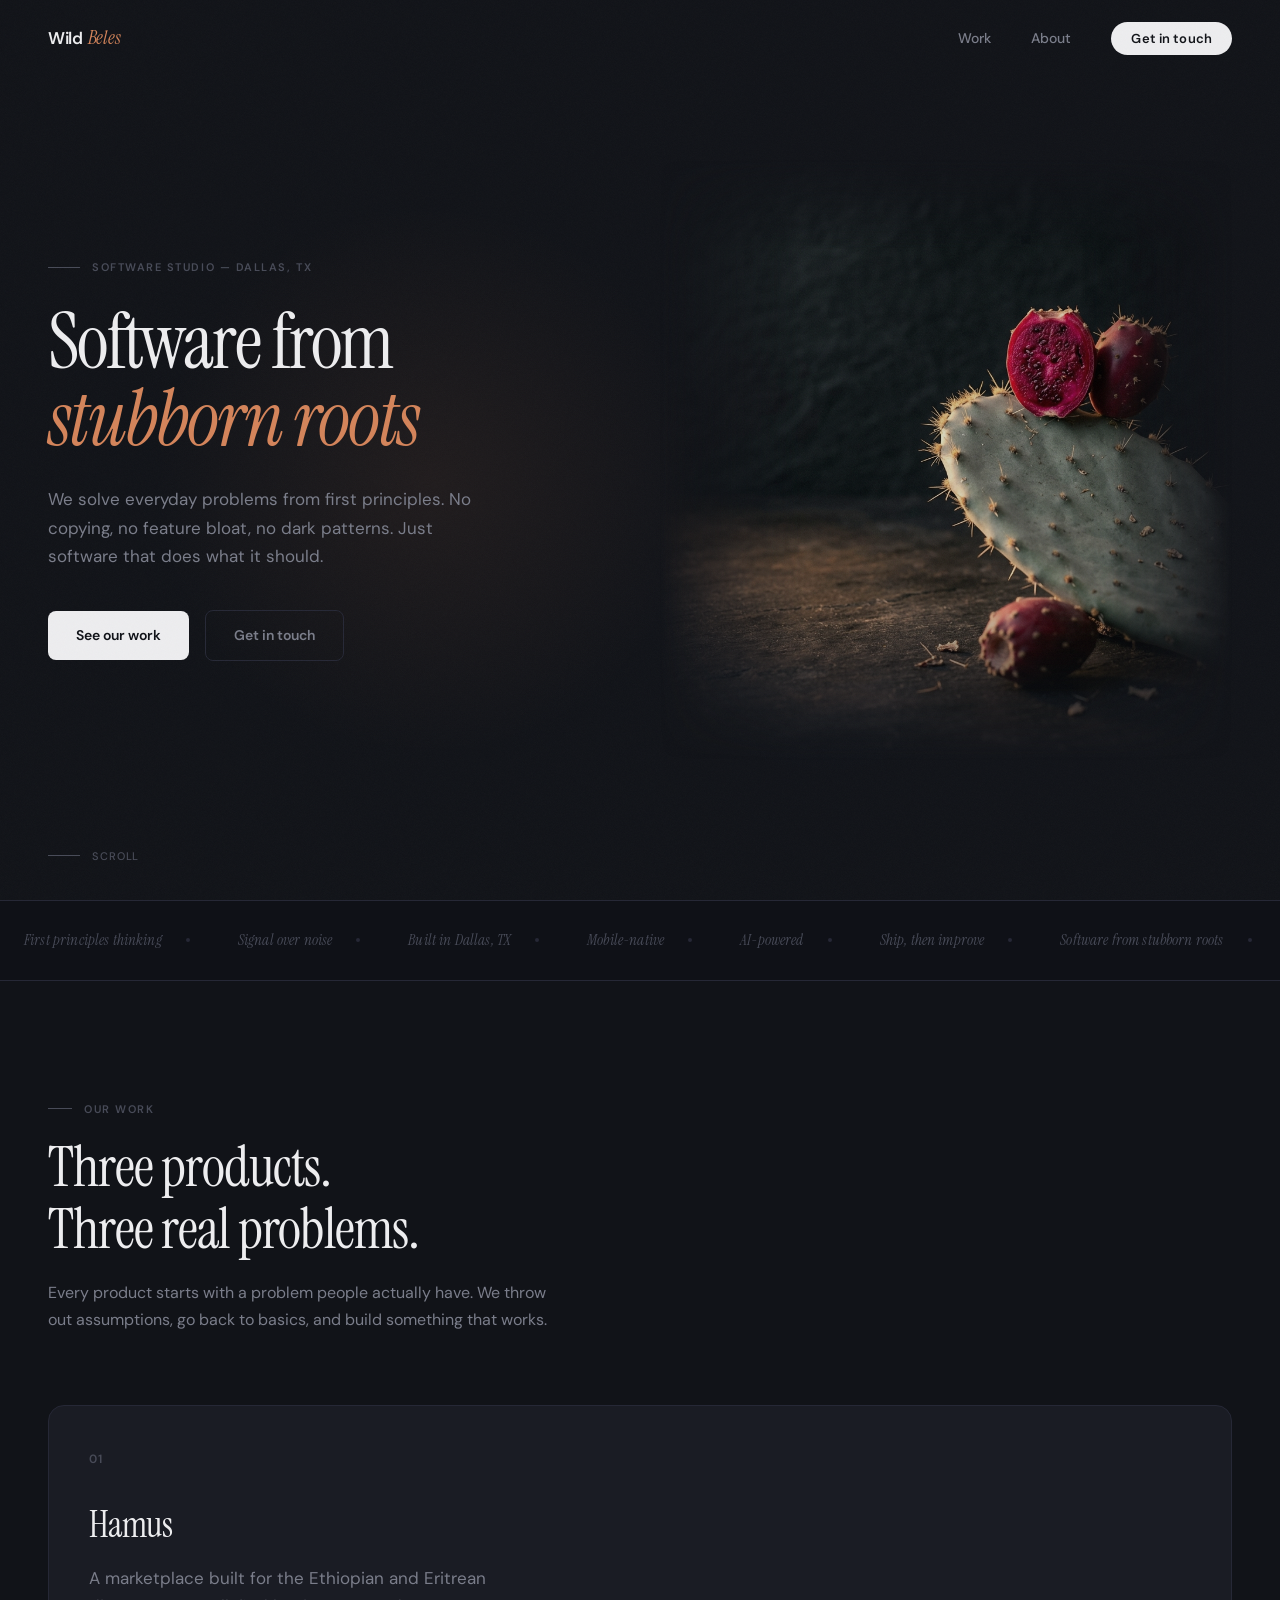
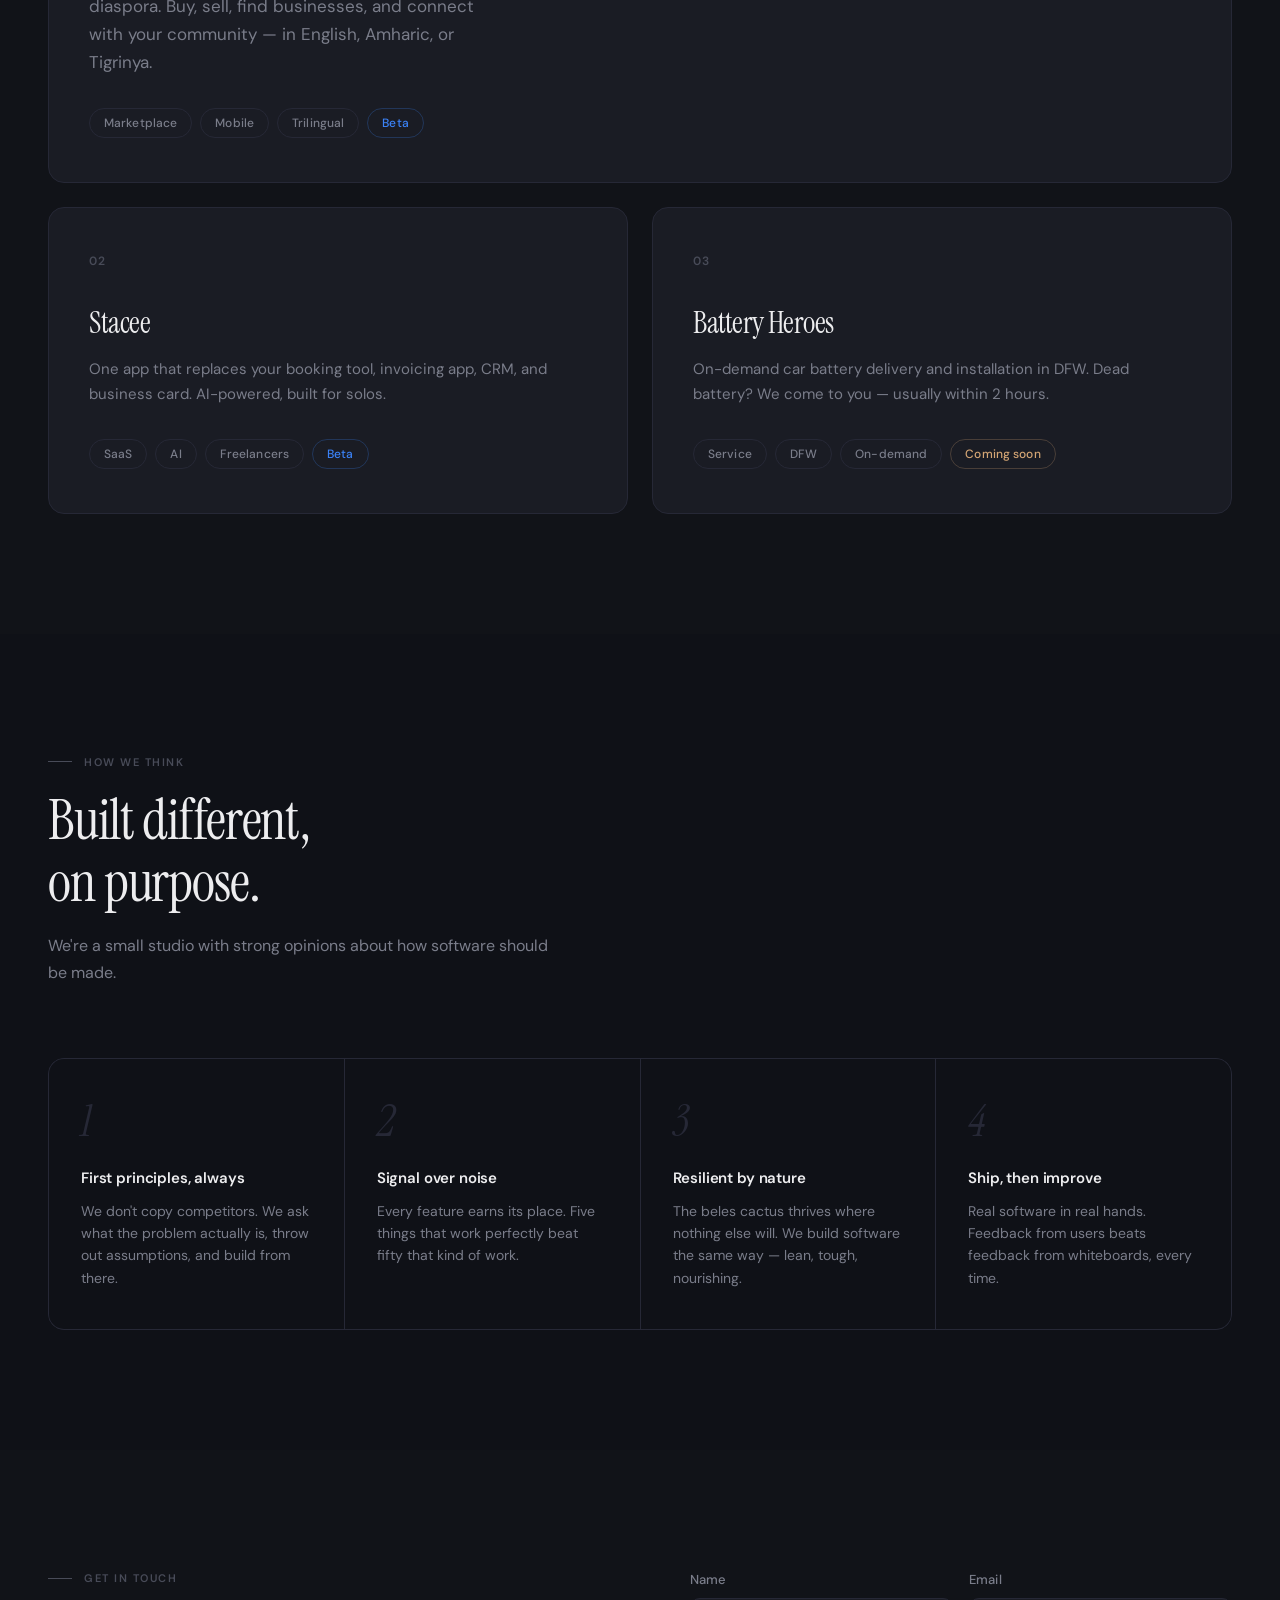
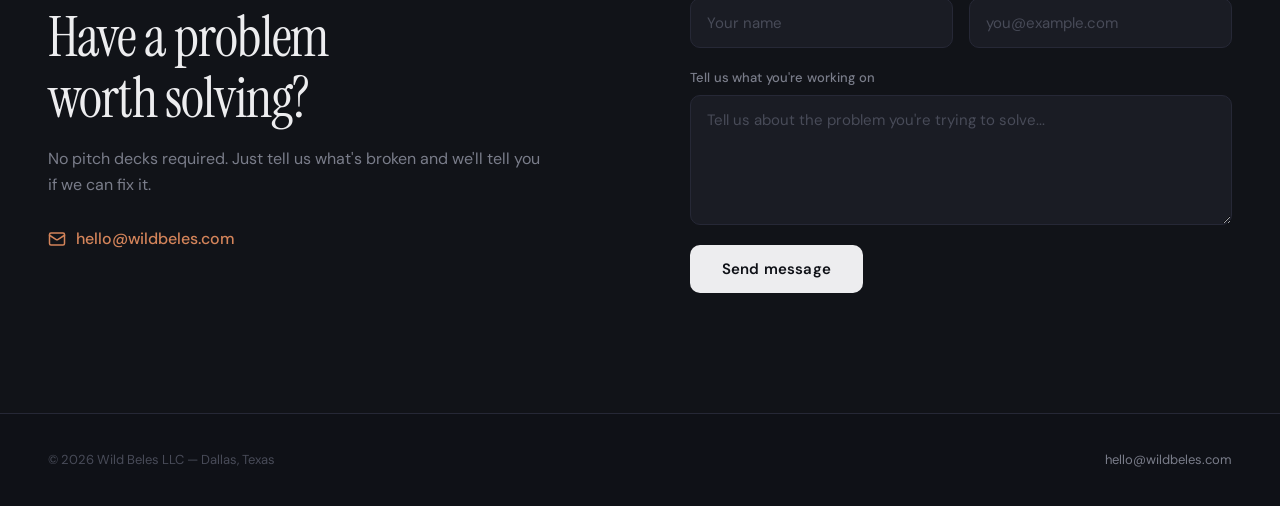
==== index.html @ fc293d63 "Initial wildbeles.com landing page Single-page site for Wild Beles LLC — software studio landing pag" ====
<!DOCTYPE html>
<html lang="en">
<head>
  <meta charset="UTF-8">
  <meta name="viewport" content="width=device-width, initial-scale=1.0">

  <!-- Primary SEO -->
  <title>Wild Beles — Software Studio in Dallas, TX | First Principles Software Development</title>
  <meta name="description" content="Wild Beles is a Dallas-based software studio that builds products from first principles. Creators of Hamus (diaspora marketplace), Stacee (freelancer toolkit), and Battery Heroes (on-demand car battery service in DFW).">
  <meta name="keywords" content="software studio Dallas, software development Texas, Wild Beles, Hamus marketplace, Stacee freelancer app, Battery Heroes DFW, first principles software, mobile app development Dallas, SaaS development">
  <link rel="canonical" href="https://wildbeles.com">
  <meta name="robots" content="index, follow, max-image-preview:large, max-snippet:-1, max-video-preview:-1">
  <meta name="author" content="Wild Beles LLC">
  <meta name="geo.region" content="US-TX">
  <meta name="geo.placename" content="Dallas">

  <!-- Open Graph -->
  <meta property="og:title" content="Wild Beles — Software from stubborn roots">
  <meta property="og:description" content="A Dallas-based software studio that solves everyday problems from first principles. Creators of Hamus, Stacee, and Battery Heroes.">
  <meta property="og:type" content="website">
  <meta property="og:url" content="https://wildbeles.com">
  <meta property="og:image" content="https://wildbeles.com/og-image.png">
  <meta property="og:image:width" content="1200">
  <meta property="og:image:height" content="630">
  <meta property="og:image:alt" content="Wild Beles — Software from stubborn roots. A prickly pear cactus with vibrant fruit on a dark background.">
  <meta property="og:site_name" content="Wild Beles">
  <meta property="og:locale" content="en_US">

  <!-- Twitter / X -->
  <meta name="twitter:card" content="summary_large_image">
  <meta name="twitter:title" content="Wild Beles — Software from stubborn roots">
  <meta name="twitter:description" content="A Dallas-based software studio that solves everyday problems from first principles.">
  <meta name="twitter:image" content="https://wildbeles.com/og-image.png">
  <meta name="twitter:image:alt" content="Wild Beles — Software from stubborn roots">
  <meta name="twitter:site" content="@wildbeles">

  <!-- Favicon — text-based "wb" mark -->
  <link rel="icon" type="image/svg+xml" href="data:image/svg+xml,%3Csvg xmlns='http://www.w3.org/2000/svg' viewBox='0 0 32 32'%3E%3Crect width='32' height='32' rx='6' fill='%230F1117'/%3E%3Ctext x='4' y='22' font-family='Georgia,serif' font-size='16' font-style='italic' fill='%23D4845A'%3Ewb%3C/text%3E%3C/svg%3E">
  <link rel="apple-touch-icon" href="/og-image.png">

  <!-- Structured Data — Organization -->
  <script type="application/ld+json">
  {
    "@context": "https://schema.org",
    "@type": "Organization",
    "name": "Wild Beles",
    "legalName": "Wild Beles LLC",
    "url": "https://wildbeles.com",
    "logo": "https://wildbeles.com/og-image.png",
    "description": "A software studio that builds products from first principles. Based in Dallas, TX.",
    "foundingDate": "2025",
    "address": {
      "@type": "PostalAddress",
      "addressLocality": "Dallas",
      "addressRegion": "TX",
      "addressCountry": "US"
    },
    "contactPoint": {
      "@type": "ContactPoint",
      "email": "hello@wildbeles.com",
      "contactType": "customer service"
    },
    "sameAs": [
      "https://twitter.com/wildbeles",
      "https://instagram.com/wildbeles",
      "https://linkedin.com/company/wildbeles",
      "https://tiktok.com/@wildbeles"
    ]
  }
  </script>

  <!-- Structured Data — WebSite (enables sitelinks search) -->
  <script type="application/ld+json">
  {
    "@context": "https://schema.org",
    "@type": "WebSite",
    "name": "Wild Beles",
    "url": "https://wildbeles.com"
  }
  </script>

  <!-- Structured Data — Products -->
  <script type="application/ld+json">
  [
    {
      "@context": "https://schema.org",
      "@type": "SoftwareApplication",
      "name": "Hamus",
      "applicationCategory": "MarketplaceApplication",
      "operatingSystem": "iOS, Android",
      "description": "A marketplace built for the Ethiopian and Eritrean diaspora. Buy, sell, find businesses, and connect with your community in English, Amharic, or Tigrinya.",
      "offers": { "@type": "Offer", "price": "0", "priceCurrency": "USD" },
      "creator": { "@type": "Organization", "name": "Wild Beles" }
    },
    {
      "@context": "https://schema.org",
      "@type": "SoftwareApplication",
      "name": "Stacee",
      "applicationCategory": "BusinessApplication",
      "operatingSystem": "Web",
      "description": "All-in-one AI-powered tool for freelancers. Booking, invoicing, CRM, and digital business card in a single app.",
      "offers": { "@type": "Offer", "price": "0", "priceCurrency": "USD" },
      "creator": { "@type": "Organization", "name": "Wild Beles" }
    },
    {
      "@context": "https://schema.org",
      "@type": "Service",
      "name": "Battery Heroes",
      "description": "On-demand car battery delivery and installation in the Dallas-Fort Worth Metroplex. Dead battery? We come to you — usually within 2 hours.",
      "areaServed": {
        "@type": "Place",
        "name": "Dallas-Fort Worth Metroplex"
      },
      "provider": { "@type": "Organization", "name": "Wild Beles" }
    }
  ]
  </script>

  <link rel="preconnect" href="https://fonts.googleapis.com">
  <link rel="preconnect" href="https://fonts.gstatic.com" crossorigin>
  <link href="https://fonts.googleapis.com/css2?family=Instrument+Serif:ital@0;1&family=DM+Sans:ital,opsz,wght@0,9..40,400;0,9..40,500;0,9..40,600;1,9..40,400&display=swap" rel="stylesheet">

  <style>
    *, *::before, *::after {
      margin: 0;
      padding: 0;
      box-sizing: border-box;
    }

    :root {
      --obsidian: #0F1117;
      --deep-charcoal: #111318;
      --elevated: #1A1C24;
      --elevated-2: #22242E;
      --border-dark: #262836;
      --warm-gray: #7A7D8A;
      --muted: #484B58;
      --soft-white: #EDEDEF;
      --signal-blue: #3B82F6;
      --signal-blue-bright: #60A5FA;
      --signal-blue-glow: rgba(59, 130, 246, 0.15);
      --success: #22C55E;
      --terracotta: #D4845A;
      --terracotta-dim: rgba(212, 132, 90, 0.12);
      --sand: #D4A574;
      --serif: 'Instrument Serif', Georgia, serif;
      --sans: 'DM Sans', -apple-system, BlinkMacSystemFont, 'Segoe UI', sans-serif;
    }

    html {
      scroll-behavior: smooth;
      font-size: 16px;
      overflow-x: hidden;
    }

    body {
      font-family: var(--sans);
      background: var(--deep-charcoal);
      color: var(--soft-white);
      line-height: 1.5;
      -webkit-font-smoothing: antialiased;
      -moz-osx-font-smoothing: grayscale;
      cursor: default;
    }

    /* Film grain */
    .grain {
      position: fixed;
      inset: 0;
      z-index: 200;
      pointer-events: none;
      opacity: 0.03;
      background-image: url("data:image/svg+xml,%3Csvg viewBox='0 0 512 512' xmlns='http://www.w3.org/2000/svg'%3E%3Cfilter id='n'%3E%3CfeTurbulence type='fractalNoise' baseFrequency='0.75' numOctaves='4' stitchTiles='stitch'/%3E%3C/filter%3E%3Crect width='100%25' height='100%25' filter='url(%23n)'/%3E%3C/svg%3E");
      background-size: 256px;
    }

    a {
      color: inherit;
      text-decoration: none;
    }

    /* ==================== CUSTOM CURSOR (desktop) ==================== */

    .cursor-dot {
      width: 8px;
      height: 8px;
      background: var(--terracotta);
      border-radius: 50%;
      position: fixed;
      pointer-events: none;
      z-index: 300;
      mix-blend-mode: difference;
      transition: transform 0.15s ease, opacity 0.3s ease;
      opacity: 0;
    }

    .cursor-dot.visible { opacity: 1; }
    .cursor-dot.hovering { transform: scale(4); }

    /* ==================== NAV ==================== */

    nav {
      position: fixed;
      top: 0;
      left: 0;
      right: 0;
      z-index: 100;
      padding: 24px 48px;
      display: flex;
      justify-content: space-between;
      align-items: center;
      transition: background 0.4s ease, padding 0.4s ease;
    }

    nav.scrolled {
      background: rgba(17, 19, 24, 0.9);
      backdrop-filter: blur(24px);
      -webkit-backdrop-filter: blur(24px);
      padding: 16px 48px;
    }

    .nav-logo {
      display: inline-flex;
      align-items: baseline;
      gap: 5px;
      position: relative;
    }

    .nav-logo .logo-wild {
      font-family: var(--sans);
      font-size: 17px;
      font-weight: 600;
      letter-spacing: -0.02em;
      color: var(--soft-white);
    }

    .nav-logo .logo-beles {
      font-family: var(--serif);
      font-size: 19px;
      font-style: italic;
      letter-spacing: -0.01em;
      color: var(--terracotta);
    }

    .nav-links {
      display: flex;
      gap: 40px;
      align-items: center;
      list-style: none;
    }

    .nav-links a {
      font-size: 14px;
      font-weight: 500;
      color: var(--warm-gray);
      transition: color 0.25s ease;
      letter-spacing: 0.005em;
      position: relative;
    }

    .nav-links a::after {
      content: '';
      position: absolute;
      bottom: -4px;
      left: 0;
      width: 0;
      height: 1px;
      background: var(--soft-white);
      transition: width 0.3s ease;
    }

    .nav-links a:hover {
      color: var(--soft-white);
    }

    .nav-links a:hover::after {
      width: 100%;
    }

    .nav-links .nav-cta {
      color: var(--deep-charcoal);
      background: var(--soft-white);
      padding: 8px 20px;
      border-radius: 100px;
      font-weight: 600;
      font-size: 13px;
      letter-spacing: 0.01em;
      transition: background 0.25s ease, transform 0.2s ease;
    }

    .nav-links .nav-cta::after { display: none; }

    .nav-links .nav-cta:hover {
      background: white;
      color: var(--obsidian);
      transform: translateY(-1px);
    }

    /* Mobile toggle */
    .nav-toggle {
      display: none;
      background: none;
      border: none;
      cursor: pointer;
      padding: 8px;
      z-index: 101;
    }

    .nav-toggle span {
      display: block;
      width: 24px;
      height: 2px;
      background: var(--soft-white);
      margin: 6px 0;
      transition: transform 0.3s ease, opacity 0.3s ease;
      border-radius: 1px;
    }

    .nav-toggle.active span:nth-child(1) { transform: rotate(45deg) translate(5.5px, 5.5px); }
    .nav-toggle.active span:nth-child(2) { opacity: 0; }
    .nav-toggle.active span:nth-child(3) { transform: rotate(-45deg) translate(5.5px, -5.5px); }

    /* ==================== HERO ==================== */

    .hero {
      min-height: 100vh;
      display: grid;
      grid-template-columns: 1fr 1fr;
      align-items: center;
      position: relative;
      padding: 100px 48px 80px;
      overflow: hidden;
      gap: 40px;
    }

    .hero-bg {
      position: absolute;
      inset: 0;
      pointer-events: none;
    }

    .hero-bg-glow-1 {
      position: absolute;
      width: 600px;
      height: 600px;
      border-radius: 50%;
      background: radial-gradient(circle, rgba(212, 132, 90, 0.08) 0%, transparent 65%);
      top: 20%;
      left: 10%;
      animation: glowDrift1 12s ease-in-out infinite;
    }

    .hero-bg-glow-2 {
      position: absolute;
      width: 400px;
      height: 400px;
      border-radius: 50%;
      background: radial-gradient(circle, rgba(59, 130, 246, 0.04) 0%, transparent 60%);
      bottom: 10%;
      right: 20%;
      animation: glowDrift2 10s ease-in-out infinite;
    }

    .hero-content {
      position: relative;
      z-index: 1;
      max-width: 640px;
    }

    .hero-overline {
      font-size: 11px;
      font-weight: 600;
      letter-spacing: 0.14em;
      text-transform: uppercase;
      color: var(--muted);
      margin-bottom: 28px;
      display: flex;
      align-items: center;
      gap: 12px;
      opacity: 0;
      animation: fadeUp 0.7s ease forwards;
      animation-delay: 0.5s;
    }

    .hero-overline::before {
      content: '';
      width: 32px;
      height: 1px;
      background: var(--muted);
    }

    .hero-title {
      font-family: var(--serif);
      font-size: clamp(52px, 6vw, 88px);
      font-weight: 400;
      line-height: 1.0;
      letter-spacing: -0.025em;
      color: var(--soft-white);
      margin-bottom: 28px;
      opacity: 0;
      animation: fadeUp 0.8s ease forwards;
      animation-delay: 0.65s;
    }

    .hero-title em {
      font-style: italic;
      color: var(--terracotta);
      position: relative;
      display: inline-block;
    }

    .hero-subtitle {
      font-size: 17px;
      font-weight: 400;
      line-height: 1.65;
      color: var(--warm-gray);
      max-width: 440px;
      opacity: 0;
      animation: fadeUp 0.7s ease forwards;
      animation-delay: 0.85s;
    }

    .hero-cta {
      margin-top: 40px;
      display: flex;
      gap: 16px;
      align-items: center;
      opacity: 0;
      animation: fadeUp 0.7s ease forwards;
      animation-delay: 1.0s;
    }

    .hero-cta a {
      font-size: 14px;
      font-weight: 600;
      padding: 14px 28px;
      border-radius: 8px;
      transition: all 0.25s ease;
    }

    .hero-cta-primary {
      background: var(--soft-white);
      color: var(--obsidian);
    }

    .hero-cta-primary:hover {
      background: white;
      transform: translateY(-2px);
      box-shadow: 0 8px 32px rgba(237, 237, 239, 0.15);
    }

    .hero-cta-secondary {
      color: var(--warm-gray);
      border: 1px solid var(--border-dark);
    }

    .hero-cta-secondary:hover {
      color: var(--soft-white);
      border-color: var(--muted);
    }

    /* Hero right — Beles illustration */
    .hero-visual {
      position: relative;
      z-index: 1;
      display: flex;
      align-items: center;
      justify-content: center;
      opacity: 0;
      animation: fadeIn 1.2s ease forwards;
      animation-delay: 0.8s;
    }

    .beles-photo {
      width: 100%;
      max-width: 580px;
      height: 600px;
      object-fit: cover;
      object-position: center;
      border-radius: 0;
      filter: brightness(0.85) saturate(0.8);
      mask-image:
        linear-gradient(to right, transparent 0%, black 25%, black 75%, transparent 100%),
        linear-gradient(to bottom, transparent 0%, black 15%, black 75%, transparent 100%);
      mask-composite: intersect;
      -webkit-mask-image:
        linear-gradient(to right, transparent 0%, black 25%, black 75%, transparent 100%),
        linear-gradient(to bottom, transparent 0%, black 15%, black 75%, transparent 100%);
      -webkit-mask-composite: source-in;
    }

    .hero-scroll-hint {
      position: absolute;
      bottom: 36px;
      left: 48px;
      display: flex;
      align-items: center;
      gap: 12px;
      color: var(--muted);
      font-size: 11px;
      font-weight: 500;
      letter-spacing: 0.08em;
      text-transform: uppercase;
      opacity: 0;
      animation: fadeIn 0.8s ease forwards;
      animation-delay: 1.4s;
    }

    .scroll-line {
      width: 32px;
      height: 1px;
      background: var(--muted);
      position: relative;
      overflow: hidden;
    }

    .scroll-line::after {
      content: '';
      position: absolute;
      top: 0;
      left: -100%;
      width: 100%;
      height: 100%;
      background: var(--soft-white);
      animation: scrollSlide 2.5s ease-in-out infinite;
    }

    /* ==================== MARQUEE ==================== */

    .marquee-wrapper {
      overflow: hidden;
      padding: 28px 0;
      border-top: 1px solid var(--border-dark);
      border-bottom: 1px solid var(--border-dark);
      background: var(--obsidian);
    }

    .marquee {
      display: flex;
      width: max-content;
      animation: marquee 30s linear infinite;
    }

    .marquee-item {
      display: flex;
      align-items: center;
      gap: 24px;
      padding: 0 24px;
      white-space: nowrap;
    }

    .marquee-text {
      font-family: var(--serif);
      font-size: 15px;
      font-style: italic;
      color: var(--muted);
      letter-spacing: 0.01em;
    }

    .marquee-dot {
      width: 4px;
      height: 4px;
      border-radius: 50%;
      background: var(--border-dark);
      flex-shrink: 0;
    }

    /* ==================== SECTION SHARED ==================== */

    section {
      padding: 120px 48px;
      position: relative;
    }

    .section-label {
      font-size: 11px;
      font-weight: 600;
      letter-spacing: 0.14em;
      text-transform: uppercase;
      color: var(--muted);
      margin-bottom: 20px;
      display: flex;
      align-items: center;
      gap: 12px;
    }

    .section-label::before {
      content: '';
      width: 24px;
      height: 1px;
      background: var(--muted);
    }

    .section-title {
      font-family: var(--serif);
      font-size: clamp(34px, 4.5vw, 56px);
      font-weight: 400;
      line-height: 1.1;
      letter-spacing: -0.02em;
      margin-bottom: 20px;
    }

    .section-desc {
      font-size: 16px;
      color: var(--warm-gray);
      max-width: 500px;
      line-height: 1.65;
    }

    /* ==================== WORK ==================== */

    .work {
      background: var(--deep-charcoal);
      position: relative;
    }

    .work-header {
      max-width: 1200px;
      margin: 0 auto 72px;
    }

    .work-grid {
      max-width: 1200px;
      margin: 0 auto;
      display: grid;
      grid-template-columns: 1fr 1fr;
      gap: 24px;
    }

    .work-card {
      background: var(--elevated);
      border: 1px solid var(--border-dark);
      border-radius: 16px;
      padding: 44px 40px;
      transition: border-color 0.4s ease, transform 0.4s cubic-bezier(0.2, 0, 0, 1), box-shadow 0.4s ease;
      display: flex;
      flex-direction: column;
      position: relative;
      overflow: hidden;
    }

    .work-card:first-child {
      grid-column: 1 / -1;
      display: grid;
      grid-template-columns: 1fr 1fr;
      gap: 40px;
      align-items: center;
    }

    .work-card:first-child .card-tagline {
      font-size: 17px;
      max-width: 400px;
    }

    .work-card:first-child .card-name {
      font-size: 36px;
    }

    .work-card::before {
      content: '';
      position: absolute;
      inset: 0;
      background: radial-gradient(ellipse at top left, var(--terracotta-dim), transparent 50%);
      opacity: 0;
      transition: opacity 0.5s ease;
      pointer-events: none;
    }

    .work-card:nth-child(2)::before {
      background: radial-gradient(ellipse at top left, var(--signal-blue-glow), transparent 50%);
    }

    .work-card:hover {
      border-color: var(--muted);
      transform: translateY(-4px);
      box-shadow: 0 24px 64px -16px rgba(0, 0, 0, 0.5);
    }

    .work-card:hover::before {
      opacity: 1;
    }

    .work-card:hover .card-arrow {
      transform: translate(3px, -3px);
      opacity: 1;
    }

    .card-top {
      display: flex;
      justify-content: space-between;
      align-items: flex-start;
      margin-bottom: 28px;
    }

    .card-number {
      font-size: 12px;
      font-weight: 600;
      color: var(--muted);
      letter-spacing: 0.06em;
      font-variant-numeric: tabular-nums;
    }

    .card-arrow {
      width: 20px;
      height: 20px;
      color: var(--warm-gray);
      opacity: 0;
      transform: translate(0, 0);
      transition: all 0.3s ease;
    }

    .card-name {
      font-family: var(--serif);
      font-size: 30px;
      font-weight: 400;
      margin-bottom: 12px;
      letter-spacing: -0.015em;
    }

    .card-tagline {
      font-size: 15px;
      color: var(--warm-gray);
      line-height: 1.65;
      margin-bottom: 32px;
      flex-grow: 1;
    }

    .card-tags {
      display: flex;
      flex-wrap: wrap;
      gap: 8px;
    }

    .card-tag {
      font-size: 12px;
      font-weight: 500;
      padding: 5px 14px;
      border-radius: 100px;
      border: 1px solid var(--border-dark);
      color: var(--warm-gray);
      letter-spacing: 0.01em;
      transition: border-color 0.3s ease;
    }

    .card-tag.status-beta {
      border-color: rgba(59, 130, 246, 0.25);
      color: var(--signal-blue);
    }

    .card-tag.status-soon {
      border-color: rgba(212, 165, 116, 0.25);
      color: var(--sand);
    }

    /* ==================== PRINCIPLES ==================== */

    .principles {
      background: var(--obsidian);
    }

    .principles-container {
      max-width: 1200px;
      margin: 0 auto;
    }

    .principles-header {
      margin-bottom: 72px;
      max-width: 560px;
    }

    .principles-grid {
      display: grid;
      grid-template-columns: repeat(4, 1fr);
      gap: 1px;
      background: var(--border-dark);
      border: 1px solid var(--border-dark);
      border-radius: 16px;
      overflow: hidden;
    }

    .principle {
      padding: 40px 32px;
      background: var(--obsidian);
      position: relative;
      transition: background 0.4s ease;
    }

    .principle:hover {
      background: var(--elevated);
    }

    .principle:hover .principle-number {
      color: var(--terracotta);
    }

    .principle-number {
      font-family: var(--serif);
      font-size: 44px;
      font-style: italic;
      color: var(--border-dark);
      line-height: 1;
      margin-bottom: 24px;
      transition: color 0.4s ease;
    }

    .principle-title {
      font-size: 15px;
      font-weight: 600;
      margin-bottom: 10px;
      letter-spacing: -0.01em;
    }

    .principle-desc {
      font-size: 14px;
      color: var(--warm-gray);
      line-height: 1.6;
    }

    /* ==================== CONTACT ==================== */

    .contact {
      background: var(--deep-charcoal);
    }

    .contact-container {
      max-width: 1200px;
      margin: 0 auto;
      display: grid;
      grid-template-columns: 1fr 1fr;
      gap: 100px;
      align-items: start;
    }

    .contact-left .section-title {
      margin-bottom: 16px;
    }

    .contact-email {
      display: inline-flex;
      align-items: center;
      gap: 10px;
      font-size: 16px;
      color: var(--terracotta);
      margin-top: 28px;
      transition: color 0.25s ease, gap 0.25s ease;
      font-weight: 500;
    }

    .contact-email:hover {
      color: var(--sand);
      gap: 14px;
    }

    .contact-email svg {
      width: 18px;
      height: 18px;
      flex-shrink: 0;
    }

    .contact-form {
      display: flex;
      flex-direction: column;
      gap: 20px;
    }

    .form-row {
      display: grid;
      grid-template-columns: 1fr 1fr;
      gap: 16px;
    }

    .form-group {
      display: flex;
      flex-direction: column;
      gap: 8px;
    }

    .form-group label {
      font-size: 13px;
      font-weight: 500;
      color: var(--warm-gray);
      letter-spacing: 0.01em;
    }

    .form-group input,
    .form-group textarea {
      font-family: var(--sans);
      font-size: 15px;
      padding: 14px 16px;
      background: var(--elevated);
      border: 1px solid var(--border-dark);
      border-radius: 10px;
      color: var(--soft-white);
      outline: none;
      transition: border-color 0.25s ease, box-shadow 0.25s ease, background 0.25s ease;
    }

    .form-group input::placeholder,
    .form-group textarea::placeholder {
      color: var(--muted);
    }

    .form-group input:focus,
    .form-group textarea:focus {
      border-color: var(--terracotta);
      box-shadow: 0 0 0 3px var(--terracotta-dim);
      background: var(--elevated-2);
    }

    .form-group textarea {
      resize: vertical;
      min-height: 130px;
    }

    .form-submit {
      font-family: var(--sans);
      font-size: 15px;
      font-weight: 600;
      padding: 14px 32px;
      background: var(--soft-white);
      color: var(--obsidian);
      border: none;
      border-radius: 10px;
      cursor: pointer;
      transition: all 0.25s ease;
      align-self: flex-start;
      letter-spacing: 0.01em;
    }

    .form-submit:hover {
      background: white;
      transform: translateY(-2px);
      box-shadow: 0 8px 32px rgba(237, 237, 239, 0.12);
    }

    .form-submit:active {
      transform: translateY(0);
      box-shadow: none;
    }

    .form-submit.sent {
      background: var(--success);
      color: white;
      pointer-events: none;
    }

    .form-status {
      font-size: 14px;
      padding: 12px 16px;
      border-radius: 10px;
      display: none;
    }

    .form-status.success {
      display: block;
      background: rgba(34, 197, 94, 0.08);
      border: 1px solid rgba(34, 197, 94, 0.15);
      color: var(--success);
    }

    .form-status.error {
      display: block;
      background: rgba(239, 68, 68, 0.08);
      border: 1px solid rgba(239, 68, 68, 0.15);
      color: #EF4444;
    }

    /* ==================== FOOTER ==================== */

    footer {
      padding: 36px 48px;
      border-top: 1px solid var(--border-dark);
      display: flex;
      justify-content: space-between;
      align-items: center;
      background: var(--obsidian);
    }

    .footer-left {
      font-size: 13px;
      color: var(--muted);
    }

    .footer-right {
      font-size: 13px;
      color: var(--muted);
      display: flex;
      gap: 24px;
    }

    .footer-right a {
      color: var(--warm-gray);
      transition: color 0.2s ease;
    }

    .footer-right a:hover {
      color: var(--soft-white);
    }

    /* ==================== ANIMATIONS ==================== */

    @keyframes fadeUp {
      from { opacity: 0; transform: translateY(20px); }
      to { opacity: 1; transform: translateY(0); }
    }

    @keyframes fadeIn {
      from { opacity: 0; }
      to { opacity: 1; }
    }

    @keyframes scrollSlide {
      0% { left: -100%; }
      50% { left: 100%; }
      100% { left: 100%; }
    }

    @keyframes glowDrift1 {
      0%, 100% { transform: translate(0, 0); }
      50% { transform: translate(30px, -20px); }
    }

    @keyframes glowDrift2 {
      0%, 100% { transform: translate(0, 0); }
      50% { transform: translate(-20px, 15px); }
    }

    @keyframes marquee {
      from { transform: translateX(0); }
      to { transform: translateX(-50%); }
    }

    .reveal {
      opacity: 0;
      transform: translateY(28px);
      transition: opacity 0.7s cubic-bezier(0.4, 0, 0.2, 1), transform 0.7s cubic-bezier(0.4, 0, 0.2, 1);
    }

    .reveal.visible {
      opacity: 1;
      transform: translateY(0);
    }

    /* ==================== RESPONSIVE ==================== */

    @media (max-width: 1024px) {
      .hero {
        grid-template-columns: 1fr;
        text-align: center;
        padding: 140px 32px 80px;
      }

      .hero-content {
        max-width: 600px;
        margin: 0 auto;
      }

      .hero-overline { justify-content: center; }
      .hero-subtitle { margin: 0 auto; }
      .hero-cta { justify-content: center; }

      .hero-visual {
        display: none;
      }

      .hero-title {
        font-size: clamp(44px, 7vw, 72px);
      }

      .hero-scroll-hint {
        left: 50%;
        transform: translateX(-50%);
      }

      .work-card:first-child {
        grid-template-columns: 1fr;
      }

      .principles-grid {
        grid-template-columns: repeat(2, 1fr);
      }
    }

    @media (max-width: 768px) {
      nav { padding: 16px 24px; }
      nav.scrolled { padding: 12px 24px; }

      .nav-toggle { display: block; }

      .nav-links {
        position: fixed;
        top: 0;
        right: 0;
        width: 100%;
        height: 100vh;
        height: 100dvh;
        background: rgba(15, 17, 23, 0.97);
        backdrop-filter: blur(24px);
        -webkit-backdrop-filter: blur(24px);
        flex-direction: column;
        justify-content: center;
        align-items: center;
        gap: 28px;
        opacity: 0;
        pointer-events: none;
        transition: opacity 0.3s ease;
      }

      .nav-links.open { opacity: 1; pointer-events: all; }

      .nav-links a {
        font-size: 28px;
        font-family: var(--serif);
        color: var(--soft-white);
      }

      .nav-links a::after { display: none; }

      .nav-links .nav-cta {
        font-family: var(--sans);
        font-size: 15px;
        padding: 12px 28px;
      }

      section { padding: 80px 24px; }

      .work-grid {
        grid-template-columns: 1fr;
      }

      .work-card:first-child {
        grid-column: 1;
        grid-template-columns: 1fr;
      }

      .contact-container {
        grid-template-columns: 1fr;
        gap: 48px;
      }

      .form-row {
        grid-template-columns: 1fr;
      }

      .principles-grid {
        grid-template-columns: 1fr;
      }

      footer {
        flex-direction: column;
        gap: 12px;
        text-align: center;
        padding: 28px 24px;
      }

      .cursor-dot { display: none; }
    }

    @media (max-width: 480px) {
      .hero { padding: 120px 20px 60px; }
      .work-card { padding: 32px 24px; }
      .principle { padding: 32px 24px; }
    }

    /* Reduced motion */
    @media (prefers-reduced-motion: reduce) {
      *, *::before, *::after {
        animation-duration: 0.01ms !important;
        transition-duration: 0.01ms !important;
      }
      .marquee { animation: none; }
    }
  </style>
</head>
<body>

  <div class="grain"></div>
  <div class="cursor-dot" id="cursorDot"></div>

  <!-- NAV -->
  <nav id="nav">
    <a href="#" class="nav-logo"><span class="logo-wild">Wild</span><span class="logo-beles">Beles</span></a>
    <button class="nav-toggle" id="navToggle" aria-label="Toggle navigation menu">
      <span></span>
      <span></span>
      <span></span>
    </button>
    <ul class="nav-links" id="navLinks">
      <li><a href="#work">Work</a></li>
      <li><a href="#about">About</a></li>
      <li><a href="#contact" class="nav-cta">Get in touch</a></li>
    </ul>
  </nav>

  <!-- HERO -->
  <section class="hero">
    <div class="hero-bg">
      <div class="hero-bg-glow-1"></div>
      <div class="hero-bg-glow-2"></div>
    </div>

    <div class="hero-content">
      <p class="hero-overline">Software Studio &mdash; Dallas, TX</p>
      <h1 class="hero-title">Software from<br><em>stubborn roots</em></h1>
      <p class="hero-subtitle">We solve everyday problems from first principles. No copying, no feature bloat, no dark patterns. Just software that does what it should.</p>
      <div class="hero-cta">
        <a href="#work" class="hero-cta-primary">See our work</a>
        <a href="#contact" class="hero-cta-secondary">Get in touch</a>
      </div>
    </div>

    <div class="hero-visual">
      <img src="og-image.png" alt="Prickly pear cactus with vibrant magenta fruit — the beles" class="beles-photo">
    </div>

    <div class="hero-scroll-hint">
      <div class="scroll-line"></div>
      <span>Scroll</span>
    </div>
  </section>

  <!-- MARQUEE -->
  <div class="marquee-wrapper">
    <div class="marquee">
      <div class="marquee-item"><span class="marquee-text">First principles thinking</span><span class="marquee-dot"></span></div>
      <div class="marquee-item"><span class="marquee-text">Signal over noise</span><span class="marquee-dot"></span></div>
      <div class="marquee-item"><span class="marquee-text">Built in Dallas, TX</span><span class="marquee-dot"></span></div>
      <div class="marquee-item"><span class="marquee-text">Mobile-native</span><span class="marquee-dot"></span></div>
      <div class="marquee-item"><span class="marquee-text">AI-powered</span><span class="marquee-dot"></span></div>
      <div class="marquee-item"><span class="marquee-text">Ship, then improve</span><span class="marquee-dot"></span></div>
      <div class="marquee-item"><span class="marquee-text">Software from stubborn roots</span><span class="marquee-dot"></span></div>
      <div class="marquee-item"><span class="marquee-text">Resilient by nature</span><span class="marquee-dot"></span></div>
      <!-- Duplicate for seamless loop -->
      <div class="marquee-item"><span class="marquee-text">First principles thinking</span><span class="marquee-dot"></span></div>
      <div class="marquee-item"><span class="marquee-text">Signal over noise</span><span class="marquee-dot"></span></div>
      <div class="marquee-item"><span class="marquee-text">Built in Dallas, TX</span><span class="marquee-dot"></span></div>
      <div class="marquee-item"><span class="marquee-text">Mobile-native</span><span class="marquee-dot"></span></div>
      <div class="marquee-item"><span class="marquee-text">AI-powered</span><span class="marquee-dot"></span></div>
      <div class="marquee-item"><span class="marquee-text">Ship, then improve</span><span class="marquee-dot"></span></div>
      <div class="marquee-item"><span class="marquee-text">Software from stubborn roots</span><span class="marquee-dot"></span></div>
      <div class="marquee-item"><span class="marquee-text">Resilient by nature</span><span class="marquee-dot"></span></div>
    </div>
  </div>

  <!-- WORK -->
  <section class="work" id="work">
    <div class="work-header reveal">
      <p class="section-label">Our work</p>
      <h2 class="section-title">Three products.<br>Three real problems.</h2>
      <p class="section-desc">Every product starts with a problem people actually have. We throw out assumptions, go back to basics, and build something that works.</p>
    </div>

    <div class="work-grid">
      <div class="work-card reveal">
        <div>
          <div class="card-top">
            <span class="card-number">01</span>
            <svg class="card-arrow" viewBox="0 0 20 20" fill="none" stroke="currentColor" stroke-width="1.5" stroke-linecap="round" stroke-linejoin="round"><path d="M5 15L15 5M15 5H8M15 5V12"/></svg>
          </div>
          <h3 class="card-name">Hamus</h3>
          <p class="card-tagline">A marketplace built for the Ethiopian and Eritrean diaspora. Buy, sell, find businesses, and connect with your community &mdash; in English, Amharic, or Tigrinya.</p>
          <div class="card-tags">
            <span class="card-tag">Marketplace</span>
            <span class="card-tag">Mobile</span>
            <span class="card-tag">Trilingual</span>
            <span class="card-tag status-beta">Beta</span>
          </div>
        </div>
        <div>
          <!-- Future: app screenshots or illustration -->
        </div>
      </div>

      <div class="work-card reveal">
        <div class="card-top">
          <span class="card-number">02</span>
          <svg class="card-arrow" viewBox="0 0 20 20" fill="none" stroke="currentColor" stroke-width="1.5" stroke-linecap="round" stroke-linejoin="round"><path d="M5 15L15 5M15 5H8M15 5V12"/></svg>
        </div>
        <h3 class="card-name">Stacee</h3>
        <p class="card-tagline">One app that replaces your booking tool, invoicing app, CRM, and business card. AI-powered, built for solos.</p>
        <div class="card-tags">
          <span class="card-tag">SaaS</span>
          <span class="card-tag">AI</span>
          <span class="card-tag">Freelancers</span>
          <span class="card-tag status-beta">Beta</span>
        </div>
      </div>

      <div class="work-card reveal">
        <div class="card-top">
          <span class="card-number">03</span>
          <svg class="card-arrow" viewBox="0 0 20 20" fill="none" stroke="currentColor" stroke-width="1.5" stroke-linecap="round" stroke-linejoin="round"><path d="M5 15L15 5M15 5H8M15 5V12"/></svg>
        </div>
        <h3 class="card-name">Battery Heroes</h3>
        <p class="card-tagline">On-demand car battery delivery and installation in DFW. Dead battery? We come to you &mdash; usually within 2 hours.</p>
        <div class="card-tags">
          <span class="card-tag">Service</span>
          <span class="card-tag">DFW</span>
          <span class="card-tag">On-demand</span>
          <span class="card-tag status-soon">Coming soon</span>
        </div>
      </div>
    </div>
  </section>

  <!-- PRINCIPLES -->
  <section class="principles" id="about">
    <div class="principles-container">
      <div class="principles-header reveal">
        <p class="section-label">How we think</p>
        <h2 class="section-title">Built different,<br>on purpose.</h2>
        <p class="section-desc">We're a small studio with strong opinions about how software should be made.</p>
      </div>

      <div class="principles-grid reveal">
        <div class="principle">
          <div class="principle-number">1</div>
          <h3 class="principle-title">First principles, always</h3>
          <p class="principle-desc">We don't copy competitors. We ask what the problem actually is, throw out assumptions, and build from there.</p>
        </div>

        <div class="principle">
          <div class="principle-number">2</div>
          <h3 class="principle-title">Signal over noise</h3>
          <p class="principle-desc">Every feature earns its place. Five things that work perfectly beat fifty that kind of work.</p>
        </div>

        <div class="principle">
          <div class="principle-number">3</div>
          <h3 class="principle-title">Resilient by nature</h3>
          <p class="principle-desc">The beles cactus thrives where nothing else will. We build software the same way &mdash; lean, tough, nourishing.</p>
        </div>

        <div class="principle">
          <div class="principle-number">4</div>
          <h3 class="principle-title">Ship, then improve</h3>
          <p class="principle-desc">Real software in real hands. Feedback from users beats feedback from whiteboards, every time.</p>
        </div>
      </div>
    </div>
  </section>

  <!-- CONTACT -->
  <section class="contact" id="contact">
    <div class="contact-container">
      <div class="contact-left reveal">
        <p class="section-label">Get in touch</p>
        <h2 class="section-title">Have a problem<br>worth solving?</h2>
        <p class="section-desc">No pitch decks required. Just tell us what's broken and we'll tell you if we can fix it.</p>
        <a href="mailto:hello@wildbeles.com" class="contact-email">
          <svg viewBox="0 0 24 24" fill="none" stroke="currentColor" stroke-width="2" stroke-linecap="round" stroke-linejoin="round">
            <rect x="2" y="4" width="20" height="16" rx="2"/>
            <path d="m22 7-8.97 5.7a1.94 1.94 0 0 1-2.06 0L2 7"/>
          </svg>
          hello@wildbeles.com
        </a>
      </div>

      <form class="contact-form reveal" id="contactForm">
        <div class="form-row">
          <div class="form-group">
            <label for="name">Name</label>
            <input type="text" id="name" name="name" placeholder="Your name" required>
          </div>
          <div class="form-group">
            <label for="email">Email</label>
            <input type="email" id="email" name="email" placeholder="you@example.com" required>
          </div>
        </div>
        <div class="form-group">
          <label for="message">Tell us what you're working on</label>
          <textarea id="message" name="message" placeholder="Tell us about the problem you're trying to solve..." required></textarea>
        </div>
        <button type="submit" class="form-submit" id="formSubmit">Send message</button>
        <div class="form-status" id="formStatus"></div>
      </form>
    </div>
  </section>

  <!-- FOOTER -->
  <footer>
    <div class="footer-left">&copy; 2026 Wild Beles LLC &mdash; Dallas, Texas</div>
    <div class="footer-right">
      <a href="mailto:hello@wildbeles.com">hello@wildbeles.com</a>
    </div>
  </footer>

  <script>
    // Nav scroll
    const nav = document.getElementById('nav');
    window.addEventListener('scroll', () => {
      nav.classList.toggle('scrolled', window.scrollY > 60);
    });

    // Mobile menu
    const navToggle = document.getElementById('navToggle');
    const navLinks = document.getElementById('navLinks');

    navToggle.addEventListener('click', () => {
      navToggle.classList.toggle('active');
      navLinks.classList.toggle('open');
    });

    navLinks.querySelectorAll('a').forEach(link => {
      link.addEventListener('click', () => {
        navToggle.classList.remove('active');
        navLinks.classList.remove('open');
      });
    });

    // Custom cursor (desktop only)
    const cursor = document.getElementById('cursorDot');
    const isMobile = window.matchMedia('(max-width: 768px)').matches;

    if (!isMobile && !('ontouchstart' in window)) {
      document.addEventListener('mousemove', (e) => {
        cursor.style.left = e.clientX - 4 + 'px';
        cursor.style.top = e.clientY - 4 + 'px';
        if (!cursor.classList.contains('visible')) cursor.classList.add('visible');
      });

      document.querySelectorAll('a, button, .work-card').forEach(el => {
        el.addEventListener('mouseenter', () => cursor.classList.add('hovering'));
        el.addEventListener('mouseleave', () => cursor.classList.remove('hovering'));
      });
    }

    // Scroll reveal with stagger
    const reveals = document.querySelectorAll('.reveal');
    const observer = new IntersectionObserver((entries) => {
      entries.forEach(entry => {
        if (entry.isIntersecting) {
          const siblings = entry.target.parentElement.querySelectorAll('.reveal');
          const index = Array.from(siblings).indexOf(entry.target);
          entry.target.style.transitionDelay = `${index * 0.1}s`;
          entry.target.classList.add('visible');
          observer.unobserve(entry.target);
        }
      });
    }, { threshold: 0.08, rootMargin: '0px 0px -30px 0px' });

    reveals.forEach(el => observer.observe(el));

    // Contact form
    const form = document.getElementById('contactForm');
    const submitBtn = document.getElementById('formSubmit');
    const statusEl = document.getElementById('formStatus');

    form.addEventListener('submit', async (e) => {
      e.preventDefault();

      const name = document.getElementById('name').value;
      const email = document.getElementById('email').value;
      const message = document.getElementById('message').value;

      submitBtn.textContent = 'Sending...';
      submitBtn.disabled = true;

      try {
        const response = await fetch('https://formspree.io/f/YOUR_FORM_ID', {
          method: 'POST',
          headers: { 'Content-Type': 'application/json', 'Accept': 'application/json' },
          body: JSON.stringify({ name, email, message })
        });

        if (response.ok) {
          submitBtn.textContent = 'Sent';
          submitBtn.classList.add('sent');
          statusEl.className = 'form-status success';
          statusEl.textContent = 'Message received. We\'ll be in touch.';
          form.reset();
          setTimeout(() => {
            submitBtn.textContent = 'Send message';
            submitBtn.classList.remove('sent');
            submitBtn.disabled = false;
            statusEl.className = 'form-status';
          }, 4000);
        } else {
          throw new Error('Failed');
        }
      } catch (err) {
        const mailto = `mailto:hello@wildbeles.com?subject=Inquiry from ${encodeURIComponent(name)}&body=${encodeURIComponent(`Name: ${name}\nEmail: ${email}\n\n${message}`)}`;
        window.location.href = mailto;
        submitBtn.textContent = 'Send message';
        submitBtn.disabled = false;
        statusEl.className = 'form-status error';
        statusEl.textContent = 'Opening your email client as fallback.';
        setTimeout(() => { statusEl.className = 'form-status'; }, 4000);
      }
    });
  </script>

</body>
</html>
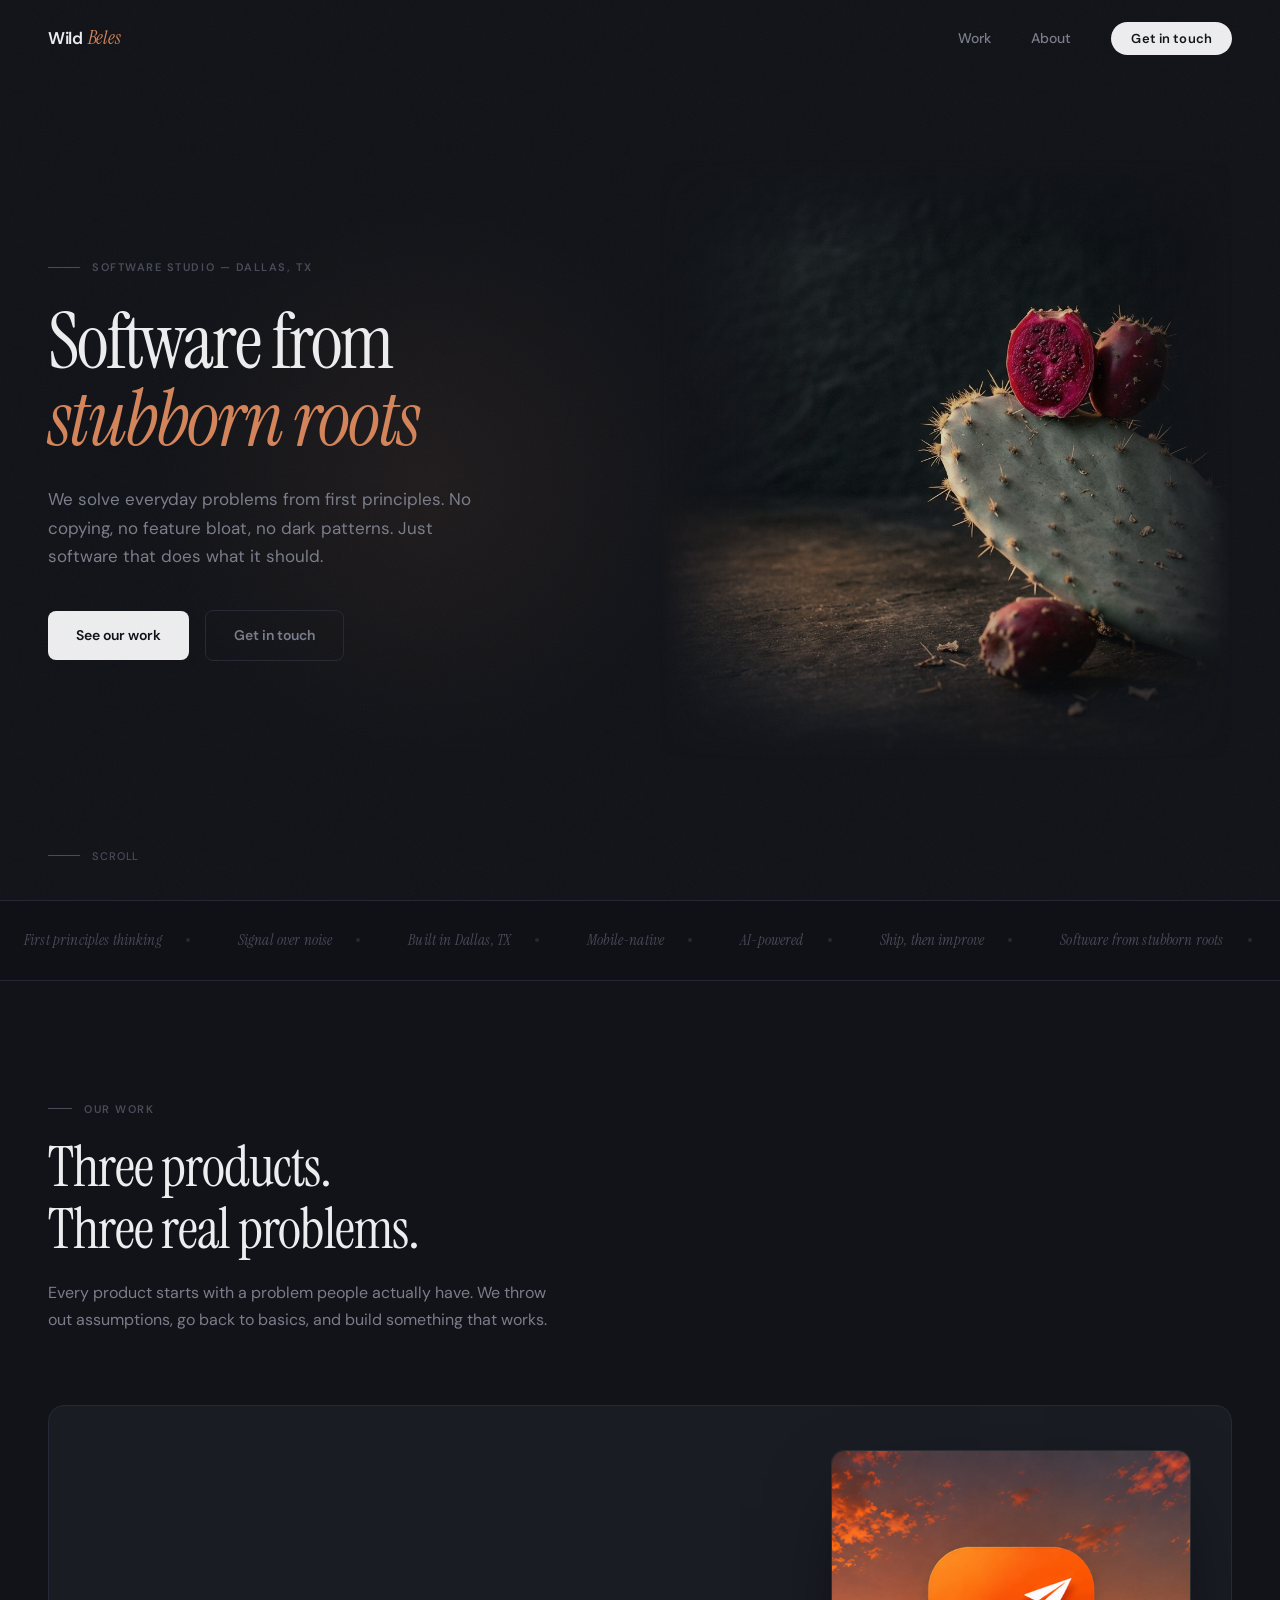
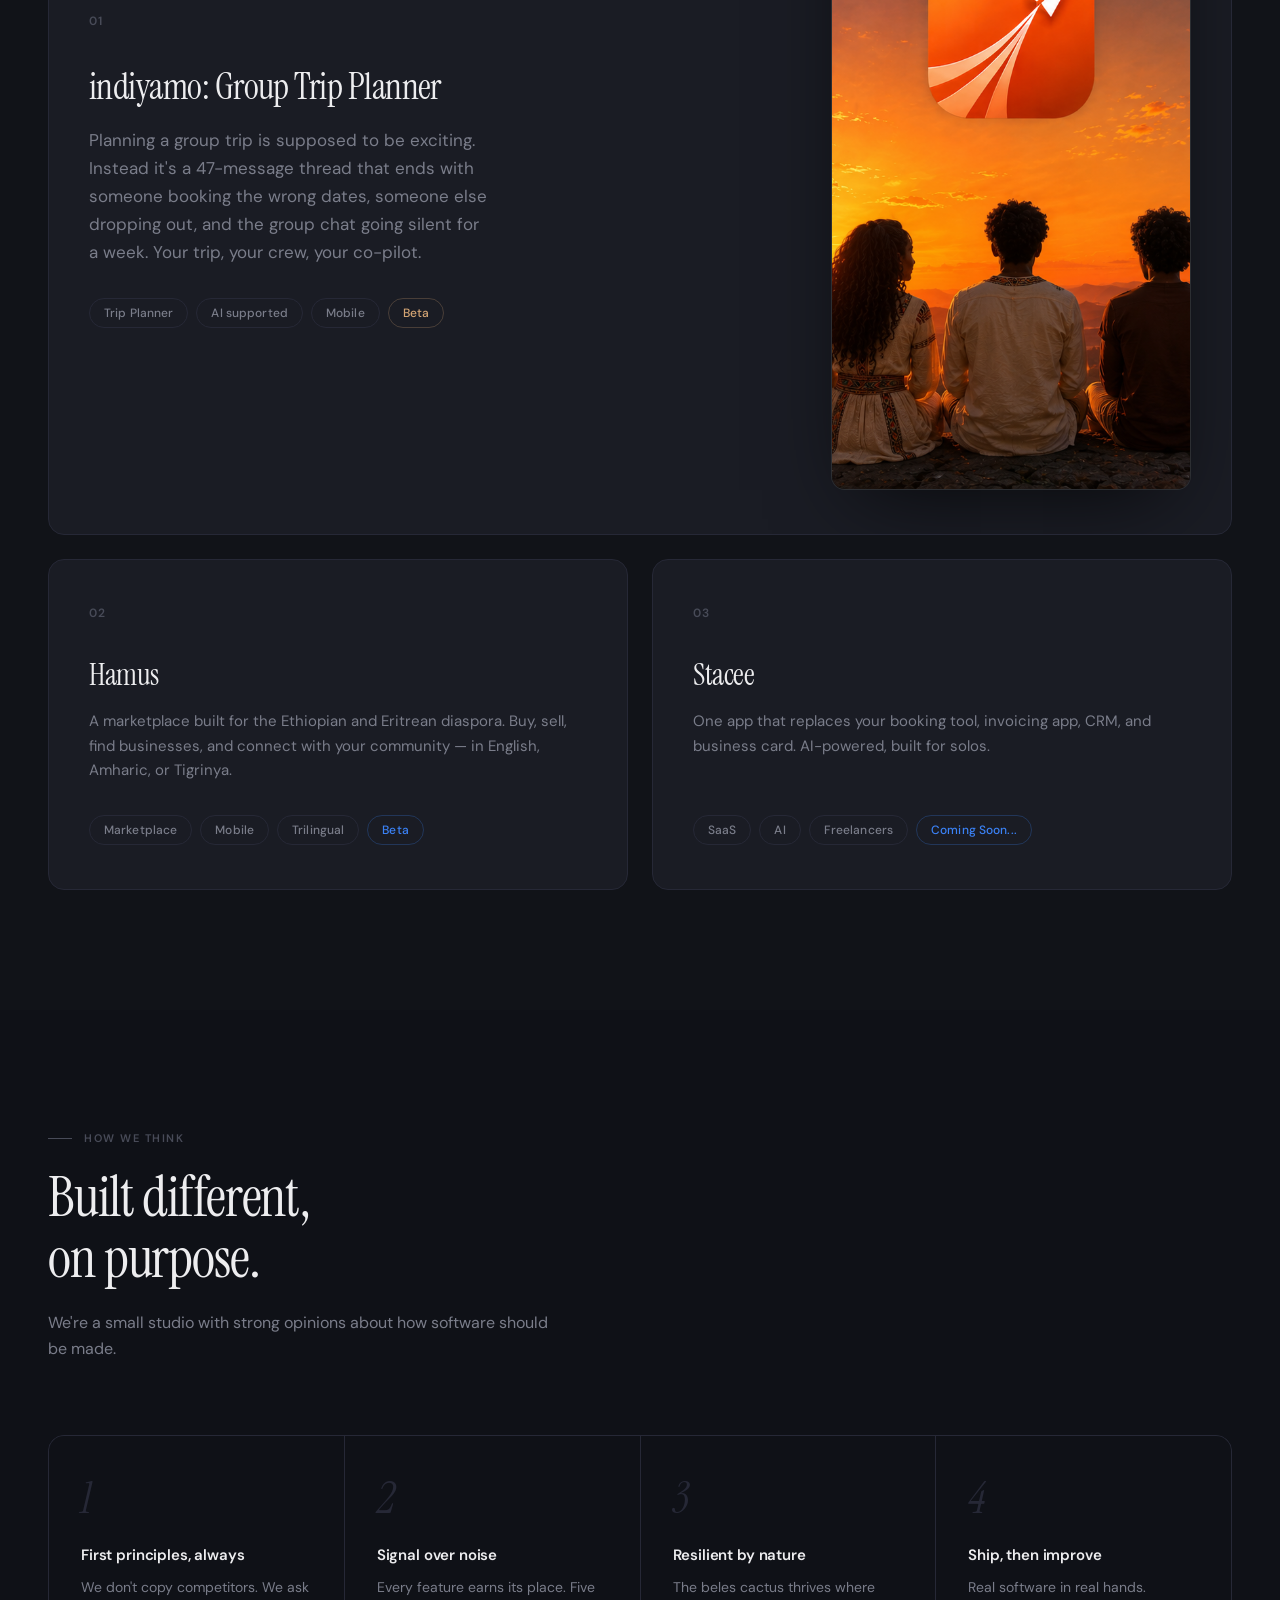
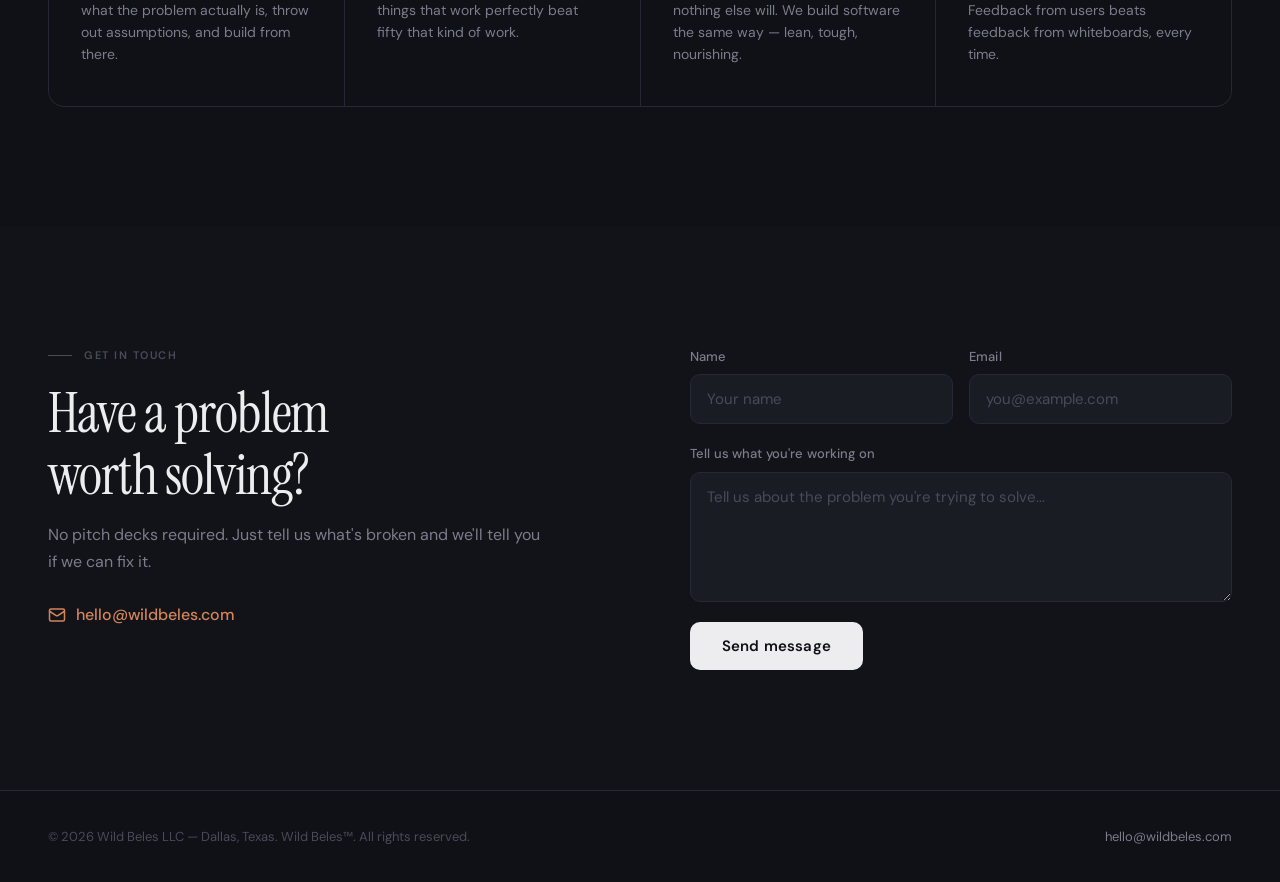
==== commit 4ed35fac: "added somethings" ====
--- a/index.html
+++ b/index.html
@@ -34,9 +34,9 @@
   <meta name="twitter:image:alt" content="Wild Beles — Software from stubborn roots">
   <meta name="twitter:site" content="@wildbeles">
 
-  <!-- Favicon — text-based "wb" mark -->
-  <link rel="icon" type="image/svg+xml" href="data:image/svg+xml,%3Csvg xmlns='http://www.w3.org/2000/svg' viewBox='0 0 32 32'%3E%3Crect width='32' height='32' rx='6' fill='%230F1117'/%3E%3Ctext x='4' y='22' font-family='Georgia,serif' font-size='16' font-style='italic' fill='%23D4845A'%3Ewb%3C/text%3E%3C/svg%3E">
-  <link rel="apple-touch-icon" href="/og-image.png">
+  <!-- Favicon -->
+  <link rel="icon" type="image/png" href="indiyamo/assets/icon.png">
+  <link rel="apple-touch-icon" href="indiyamo/assets/icon.png">
 
   <!-- Structured Data — Organization -->
   <script type="application/ld+json">
@@ -90,7 +90,7 @@
       "operatingSystem": "iOS, Android",
       "description": "A marketplace built for the Ethiopian and Eritrean diaspora. Buy, sell, find businesses, and connect with your community in English, Amharic, or Tigrinya.",
       "offers": { "@type": "Offer", "price": "0", "priceCurrency": "USD" },
-      "creator": { "@type": "Organization", "name": "Wild Beles" }
+      "creator": { "@type": "Organization", "name": "WildBeles" }
     },
     {
       "@context": "https://schema.org",
@@ -100,18 +100,17 @@
       "operatingSystem": "Web",
       "description": "All-in-one AI-powered tool for freelancers. Booking, invoicing, CRM, and digital business card in a single app.",
       "offers": { "@type": "Offer", "price": "0", "priceCurrency": "USD" },
-      "creator": { "@type": "Organization", "name": "Wild Beles" }
+      "creator": { "@type": "Organization", "name": "WildBeles" }
     },
     {
       "@context": "https://schema.org",
-      "@type": "Service",
-      "name": "Battery Heroes",
-      "description": "On-demand car battery delivery and installation in the Dallas-Fort Worth Metroplex. Dead battery? We come to you — usually within 2 hours.",
-      "areaServed": {
-        "@type": "Place",
-        "name": "Dallas-Fort Worth Metroplex"
-      },
-      "provider": { "@type": "Organization", "name": "Wild Beles" }
+      "@type": "SoftwareApplication",
+      "name": "indiyamo: Group Trip Planner",
+      "applicationCategory": "Application",
+      "description": "Planning a group trip is supposed to be exciting. Instead it's a 47-message thread that ends with someone booking the wrong dates, someone else dropping out, and the group chat going silent for a week.Your trip, your crew, your co-pilot.",
+      "operatingSystem": "iOS, Android",
+      "offers": { "@type": "Offer", "price": "0", "priceCurrency": "USD" },
+      "creator": { "@type": "Organization", "name": "WildBeles" }
     }
   ]
   </script>
@@ -639,12 +638,46 @@
       overflow: hidden;
     }
 
+    a.work-card {
+      cursor: pointer;
+    }
+
+    a.work-card:focus-visible {
+      outline: 2px solid var(--terracotta);
+      outline-offset: 4px;
+    }
+
     .work-card:first-child {
       grid-column: 1 / -1;
       display: grid;
       grid-template-columns: 1fr 1fr;
       gap: 40px;
       align-items: center;
+    }
+
+    .work-card__content {
+      position: relative;
+      z-index: 1;
+    }
+
+    .work-card__media {
+      position: relative;
+      z-index: 1;
+      justify-self: end;
+      width: min(100%, 360px);
+      aspect-ratio: 9 / 16;
+      border-radius: 14px;
+      overflow: hidden;
+      border: 1px solid rgba(237, 237, 239, 0.12);
+      box-shadow: 0 28px 80px -28px rgba(0, 0, 0, 0.75);
+      background: var(--deep-charcoal);
+    }
+
+    .work-card__media img {
+      width: 100%;
+      height: 100%;
+      display: block;
+      object-fit: cover;
     }
 
     .work-card:first-child .card-tagline {
@@ -1074,6 +1107,11 @@
 
       .work-card:first-child {
         grid-template-columns: 1fr;
+      }
+
+      .work-card__media {
+        justify-self: start;
+        width: min(100%, 320px);
       }
 
       .principles-grid {
@@ -1131,6 +1169,11 @@
       .work-card:first-child {
         grid-column: 1;
         grid-template-columns: 1fr;
+      }
+
+      .work-card__media {
+        width: 100%;
+        max-height: 420px;
       }
 
       .contact-container {
@@ -1251,20 +1294,39 @@
     </div>
 
     <div class="work-grid">
-      <div class="work-card reveal">
-        <div>
+
+      <a class="work-card reveal" href="indiyamo/index.html" aria-label="Open the Indiyamo landing page">
+        <div class="work-card__content">
           <div class="card-top">
             <span class="card-number">01</span>
             <svg class="card-arrow" viewBox="0 0 20 20" fill="none" stroke="currentColor" stroke-width="1.5" stroke-linecap="round" stroke-linejoin="round"><path d="M5 15L15 5M15 5H8M15 5V12"/></svg>
           </div>
-          <h3 class="card-name">Hamus</h3>
-          <p class="card-tagline">A marketplace built for the Ethiopian and Eritrean diaspora. Buy, sell, find businesses, and connect with your community &mdash; in English, Amharic, or Tigrinya.</p>
+          <h3 class="card-name">indiyamo: Group Trip Planner</h3>
+          <p class="card-tagline">Planning a group trip is supposed to be exciting. Instead it's a 47-message thread that ends with someone booking the wrong dates, someone else dropping out, and the group chat going silent for a week. Your trip, your crew, your co-pilot.</p>
           <div class="card-tags">
-            <span class="card-tag">Marketplace</span>
+            <span class="card-tag">Trip Planner</span>
+            <span class="card-tag">AI supported</span>
             <span class="card-tag">Mobile</span>
-            <span class="card-tag">Trilingual</span>
-            <span class="card-tag status-beta">Beta</span>
+            <span class="card-tag status-soon">Beta</span>
           </div>
+        </div>
+        <div class="work-card__media" aria-hidden="true">
+          <img src="indiyamo/assets/splash.jpg?v=20260527-real" alt="">
+        </div>
+      </a>
+
+      <div class="work-card reveal">
+        <div class="card-top">
+          <span class="card-number">02</span>
+          <svg class="card-arrow" viewBox="0 0 20 20" fill="none" stroke="currentColor" stroke-width="1.5" stroke-linecap="round" stroke-linejoin="round"><path d="M5 15L15 5M15 5H8M15 5V12"/></svg>
+        </div>
+        <h3 class="card-name">Hamus</h3>
+        <p class="card-tagline">A marketplace built for the Ethiopian and Eritrean diaspora. Buy, sell, find businesses, and connect with your community &mdash; in English, Amharic, or Tigrinya.</p>
+        <div class="card-tags">
+          <span class="card-tag">Marketplace</span>
+          <span class="card-tag">Mobile</span>
+          <span class="card-tag">Trilingual</span>
+          <span class="card-tag status-beta">Beta</span>
         </div>
         <div>
           <!-- Future: app screenshots or illustration -->
@@ -1273,7 +1335,7 @@
 
       <div class="work-card reveal">
         <div class="card-top">
-          <span class="card-number">02</span>
+          <span class="card-number">03</span>
           <svg class="card-arrow" viewBox="0 0 20 20" fill="none" stroke="currentColor" stroke-width="1.5" stroke-linecap="round" stroke-linejoin="round"><path d="M5 15L15 5M15 5H8M15 5V12"/></svg>
         </div>
         <h3 class="card-name">Stacee</h3>
@@ -1282,22 +1344,7 @@
           <span class="card-tag">SaaS</span>
           <span class="card-tag">AI</span>
           <span class="card-tag">Freelancers</span>
-          <span class="card-tag status-beta">Beta</span>
-        </div>
-      </div>
-
-      <div class="work-card reveal">
-        <div class="card-top">
-          <span class="card-number">03</span>
-          <svg class="card-arrow" viewBox="0 0 20 20" fill="none" stroke="currentColor" stroke-width="1.5" stroke-linecap="round" stroke-linejoin="round"><path d="M5 15L15 5M15 5H8M15 5V12"/></svg>
-        </div>
-        <h3 class="card-name">Battery Heroes</h3>
-        <p class="card-tagline">On-demand car battery delivery and installation in DFW. Dead battery? We come to you &mdash; usually within 2 hours.</p>
-        <div class="card-tags">
-          <span class="card-tag">Service</span>
-          <span class="card-tag">DFW</span>
-          <span class="card-tag">On-demand</span>
-          <span class="card-tag status-soon">Coming soon</span>
+          <span class="card-tag status-beta">Coming Soon...</span>
         </div>
       </div>
     </div>
@@ -1379,7 +1426,7 @@
 
   <!-- FOOTER -->
   <footer>
-    <div class="footer-left">&copy; 2026 Wild Beles LLC &mdash; Dallas, Texas</div>
+    <div class="footer-left">&copy; 2026 Wild Beles LLC &mdash; Dallas, Texas. Wild Beles&trade;. All rights reserved.</div>
     <div class="footer-right">
       <a href="mailto:hello@wildbeles.com">hello@wildbeles.com</a>
     </div>
